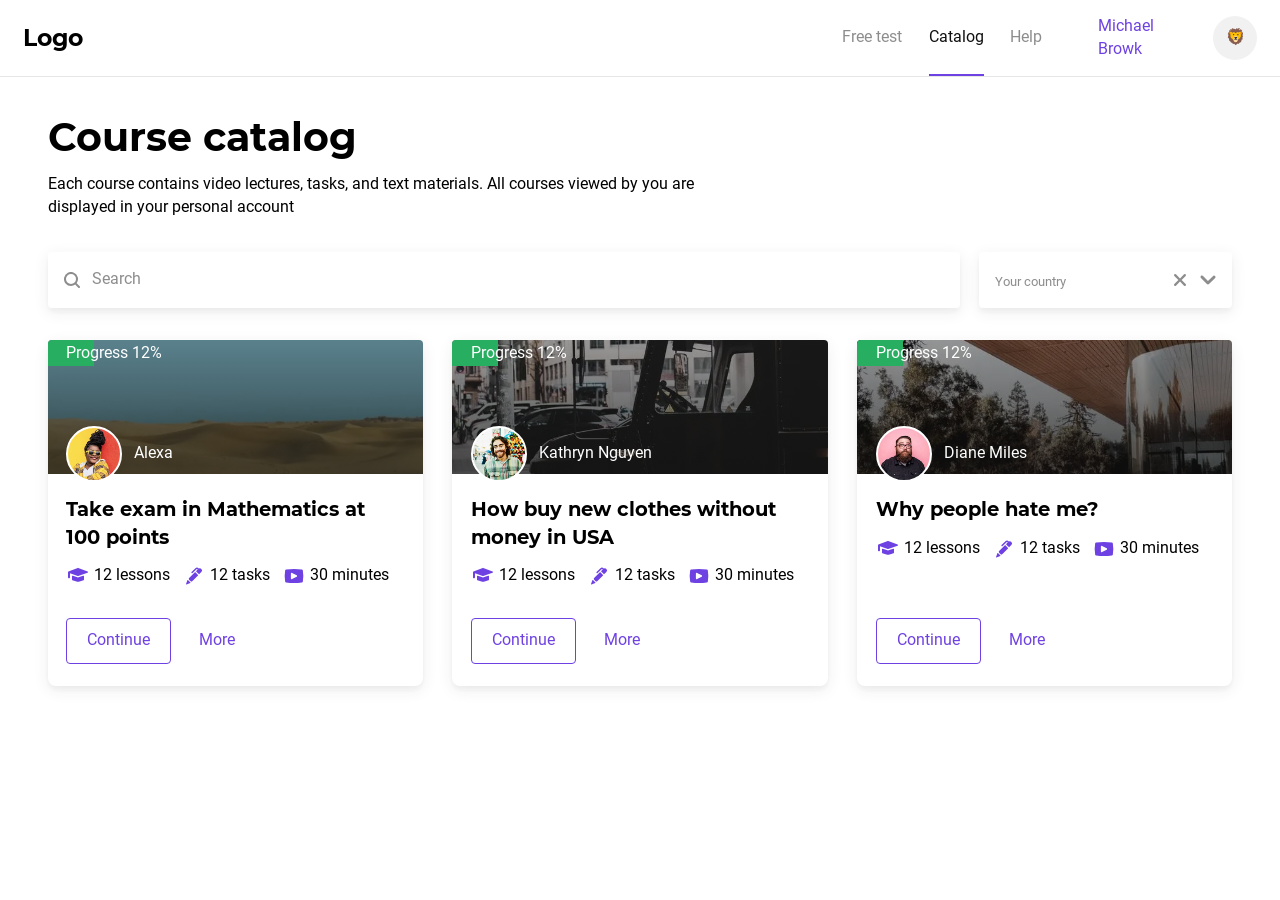
==== index.html @ ab85e3b8 "first commit" ====
<!DOCTYPE html><html lang="en"><head>    <meta charset="UTF-8">    <meta http-equiv="X-UA-Compatible" content="IE=edge">    <meta name="viewport" content="width=device-width, initial-scale=1.0">    <link rel="stylesheet" href="css/style.min.css">    <title>Document</title></head><body>    <header class="header">        <div class="container">            <div class="header__logo h5">                Logo            </div>            <div class="header__burger" onclick="OpenMenu(event)">                <span></span>            </div>            <div class="header__menu">                <nav class="header__navigation p2">                    <a href="#">Free test</a>                    <a href="#" class="active">Catalog</a>                    <a href="#">Help</a>                </nav>                <div class="header__profile p2">                    <a href="/profile">Michael Browk</a>                    <div class="header__avatar">                        🦁                    </div>                </div>            </div>        </div>    </header>    <main class="main">        <div class="container">            <div class="main__text">                <h3 class="h3">Course catalog</h3>                <p class="p2">                    Each course contains video lectures, tasks, and text materials. All courses viewed by you are displayed in your personal account                </p>            </div>            <div class="main__search p2">                <input type="text" placeholder="Search" />                <div class="select-box">    <div class="select-box__current" onclick="Current(event)">        <p class="p3">Your country</p>        <div class="select-box__value">            <input class="select-box__input" type="radio" id="0" value="1" name="country"/>            <p class="select-box__input-text">Ukraine</p>        </div>        <div class="select-box__value">            <input class="select-box__input" type="radio" id="1" value="2" name="country"/>            <p class="select-box__input-text">USA</p>        </div>        <div class="select-box__value">            <input class="select-box__input" type="radio" id="2" value="3" name="country"/>            <p class="select-box__input-text">Poland</p>        </div>        <div class="select-box__value">            <input class="select-box__input" type="radio" id="3" value="4" name="country"/>            <p class="select-box__input-text">United Kingdom</p>        </div>        <button onclick="Remove(event)">            <picture><source srcset="./img/icons/close.svg" type="image/webp"><img class="select-box__close-button" src="./img/icons/close.svg" alt="close"></picture>        </button>        <picture><source srcset="./img/icons/arrow-down.svg" type="image/webp"><img class="select-box__icon" src="./img/icons/arrow-down.svg" alt="arrow"></picture>    </div>    <ul class="select-box__list">        <li class="select-box__item" onclick="Select(event)">            <label class="select-box__option" for="0">Ukraine</label>        </li>        <li class="select-box__item" onclick="Select(event)">            <label class="select-box__option" for="1">USA</label>        </li>        <li class="select-box__item" onclick="Select(event)">            <label class="select-box__option" for="2">Poland</label>        </li>        <li class="select-box__item" onclick="Select(event)">            <label class="select-box__option" for="3">United Kingdom</label>        </li>    </ul></div>            </div>            <div class="main__items p2">                <div class="main__item col-1-3">                    <div class="main__item-body">                        <p>Progress 12%</p>                        <div class="main__item-user">                            <div class="first-avatar"></div>                            <span>Alexa</span>                        </div>                        <h6 class="h6">Take exam in Mathematics at 100 points</h6>                        <div class="main__item-description">                            <div>                                <picture><source srcset="./img/icons/student.svg" type="image/webp"><img src="./img/icons/student.svg" alt="student"></picture>                                <span>12 lessons</span>                            </div>                            <div>                                <picture><source srcset="./img/icons/pen.svg" type="image/webp"><img src="./img/icons/pen.svg" alt="pen"></picture>                                <span>12 tasks</span>                            </div>                            <div>                                <picture><source srcset="./img/icons/video.svg" type="image/webp"><img src="./img/icons/video.svg" alt="video"></picture>                                <span>30 minutes</span>                            </div>                        </div>                    </div>                    <div class="main__item-buttons">                        <a href="#">Continue</a>                        <a href="#">More</a>                    </div>                    <div class="first-background"></div>                </div>                <div class="main__item col-1-3">                    <div class="main__item-body">                        <p>Progress 12%</p>                        <div class="main__item-user">                            <div class="second-avatar"></div>                            <span>Kathryn Nguyen</span>                        </div>                        <h6 class="h6">How buy new clothes without money in USA</h6>                        <div class="main__item-description">                            <div>                                <picture><source srcset="./img/icons/student.svg" type="image/webp"><img src="./img/icons/student.svg" alt="student"></picture>                                <span>12 lessons</span>                            </div>                            <div>                                <picture><source srcset="./img/icons/pen.svg" type="image/webp"><img src="./img/icons/pen.svg" alt="pen"></picture>                                <span>12 tasks</span>                            </div>                            <div>                                <picture><source srcset="./img/icons/video.svg" type="image/webp"><img src="./img/icons/video.svg" alt="video"></picture>                                <span>30 minutes</span>                            </div>                        </div>                    </div>                    <div class="main__item-buttons">                        <a href="#">Continue</a>                        <a href="#">More</a>                    </div>                    <div class="second-background"></div>                </div>                <div class="main__item col-1-3">                    <div class="main__item-body">                        <p>Progress 12%</p>                        <div class="main__item-user">                            <div class="third-avatar"></div>                            <span>Diane Miles</span>                        </div>                        <h6 class="h6">Why people hate me?</h6>                        <div class="main__item-description">                            <div>                                <picture><source srcset="./img/icons/student.svg" type="image/webp"><img src="./img/icons/student.svg" alt="student"></picture>                                <span>12 lessons</span>                            </div>                            <div>                                <picture><source srcset="./img/icons/pen.svg" type="image/webp"><img src="./img/icons/pen.svg" alt="pen"></picture>                                <span>12 tasks</span>                            </div>                            <div>                                <picture><source srcset="./img/icons/video.svg" type="image/webp"><img src="./img/icons/video.svg" alt="video"></picture>                                <span>30 minutes</span>                            </div>                        </div>                    </div>                    <div class="main__item-buttons">                        <a href="#">Continue</a>                        <a href="#">More</a>                    </div>                    <div class="third-background"></div>                </div>            </div>        </div>    </main>    <script src="./js/script.min.js"></script></body></html>
---- css/style.min.css ----
@charset "UTF-8";@font-face{font-family:Montserrat;font-display:swap;src:url(../fonts/Montserrat-Bold.woff) format("woff"),url(../fonts/Montserrat-Bold.woff2) format("woff2");font-weight:700;font-style:normal}@font-face{font-family:Roboto;font-display:swap;src:url(../fonts/Roboto-Regular.woff) format("woff"),url(../fonts/Roboto-Regular.woff2) format("woff2");font-weight:400;font-style:normal}*{padding:0;margin:0;border:0}*,:after,:before{-webkit-box-sizing:border-box;box-sizing:border-box}:active,:focus{outline:0}a:active,a:focus{outline:0}aside,footer,header,nav{display:block}body,html{height:100%;width:100%;font-size:100%;line-height:1;font-size:14px;-ms-text-size-adjust:100%;-moz-text-size-adjust:100%;-webkit-text-size-adjust:100%}button,input,textarea{font-family:inherit}input::-ms-clear{display:none}button{cursor:pointer}button::-moz-focus-inner{padding:0;border:0}a,a:visited{text-decoration:none}a:hover{text-decoration:none}ul li{list-style:none}img{vertical-align:top}h1,h2,h3,h4,h5,h6{font-size:inherit;font-weight:inherit}img{max-width:100%;max-height:100%}.col-1-2{width:50%}.col-1-3{width:33.33%}.col-2-3{width:66.66%}.col-1-4{width:25%}.col-3-4{width:75%}.col-1-5{width:20%}.col-1-6{width:16.67%}.col-5-6{width:83.33%}.col-1-7{width:14.29%}.col-1-8{width:12.5%}.col-1-9{width:11.11%}.col-1-10{width:10%}.col-4-5{width:80%}.col-9-10{width:90%}.p2{font-family:Roboto;font-size:16px;line-height:24px}.p3{font-family:Roboto;font-size:13px;line-height:20px}.h3{font-family:Montserrat;font-size:40px;line-height:48px}.h4{font-family:Montserrat;font-size:32px;line-height:40px}.h5{font-family:Montserrat;font-size:24px;line-height:32px}.h6{font-family:Montserrat;font-size:20px;line-height:28px}::-webkit-input-placeholder{color:rgba(17,17,17,.48);font-family:Roboto;font-size:16px;line-height:24px}::-moz-placeholder{color:rgba(17,17,17,.48);font-family:Roboto;font-size:16px;line-height:24px}:-ms-input-placeholder{color:rgba(17,17,17,.48);font-family:Roboto;font-size:16px;line-height:24px}:-moz-placeholder{color:rgba(17,17,17,.48);font-family:Roboto;font-size:16px;line-height:24px}@-webkit-keyframes underline{from{width:0}to{width:100%}}@keyframes underline{from{width:0}to{width:100%}}body.lock{overflow:hidden}.container{max-width:1366px;height:100%;display:-webkit-box;display:-ms-flexbox;display:flex;-ms-flex-wrap:wrap;flex-wrap:wrap;margin:0 auto}.header{width:100%;height:76px;position:fixed;left:0;top:0;z-index:1000;display:-webkit-box;display:-ms-flexbox;display:flex;-webkit-box-pack:center;-ms-flex-pack:center;justify-content:center}.header:before{content:"";position:absolute;top:0;left:0;width:100%;height:100%;background-color:#fff;-webkit-box-shadow:0 1px 0 rgba(17,17,17,.1);box-shadow:0 1px 0 rgba(17,17,17,.1);z-index:10}.header .container{width:100%;padding:0 24px;-webkit-box-pack:justify;-ms-flex-pack:justify;justify-content:space-between;-webkit-box-align:center;-ms-flex-align:center;align-items:center;z-index:15}.header__burger{display:none}.header__menu{display:-webkit-box;display:-ms-flexbox;display:flex;width:-webkit-max-content;width:-moz-max-content;width:max-content;height:100%;-webkit-box-align:center;-ms-flex-align:center;align-items:center}.header__navigation{width:200px;height:100%;display:-webkit-box;display:-ms-flexbox;display:flex;-webkit-box-pack:justify;-ms-flex-pack:justify;justify-content:space-between;margin-right:56px}.header__navigation a{color:rgba(17,17,17,.48);width:-webkit-max-content;width:-moz-max-content;width:max-content;display:-webkit-box;display:-ms-flexbox;display:flex;-webkit-box-align:center;-ms-flex-align:center;align-items:center;height:100%}.header__navigation a:hover{color:#6b6b6b;position:relative}.header__navigation a:hover:after{content:"";position:absolute;width:100%;height:2px;bottom:0;left:0;background-color:#6b6b6b;-webkit-animation:underline .2s;animation:underline .2s}.header__navigation a.active{color:#111;position:relative}.header__navigation a.active:after{content:"";position:absolute;width:100%;height:2px;bottom:0;left:0;background-color:#6e41e2;-webkit-animation:none;animation:none}.header__profile{display:-webkit-box;display:-ms-flexbox;display:flex;width:162px;height:44px;position:relative;-webkit-box-align:center;-ms-flex-align:center;align-items:center;max-width:162px}.header__profile a{padding-right:56px;color:#6e41e2;display:-webkit-box;display:-ms-flexbox;display:flex;width:100%;height:100%;-webkit-box-align:center;-ms-flex-align:center;align-items:center;z-index:5}.header__avatar{width:44px;height:44px;background-color:#f1f1f1;border-radius:50%;position:absolute;right:0;display:-webkit-box;display:-ms-flexbox;display:flex;-webkit-box-pack:center;-ms-flex-pack:center;justify-content:center;-webkit-box-align:center;-ms-flex-align:center;align-items:center}.main{padding-top:76px}.main .container{padding:40px 51px}.main__text{margin-bottom:32px;width:100%}.main__text .h3{margin-bottom:12px}.main__text .p2{max-width:724px;max-width:724px}.main__search{width:100%;display:-webkit-box;display:-ms-flexbox;display:flex;-webkit-box-pack:justify;-ms-flex-pack:justify;justify-content:space-between}.main__search input{height:56px;-webkit-box-shadow:0 4px 4px rgba(51,51,51,.04),0 4px 16px rgba(51,51,51,.08);box-shadow:0 4px 4px rgba(51,51,51,.04),0 4px 16px rgba(51,51,51,.08);border-radius:4px;-webkit-transition:.2s;-o-transition:.2s;transition:.2s}.main__search input:hover{-webkit-box-shadow:0 4px 4px rgba(51,51,51,.04),0 4px 24px rgba(51,51,51,.24);box-shadow:0 4px 4px rgba(51,51,51,.04),0 4px 24px rgba(51,51,51,.24);-webkit-transition:.2s;-o-transition:.2s;transition:.2s}.main__search input:focus{-webkit-box-shadow:0 4px 4px rgba(51,51,51,.04),0 4px 24px rgba(51,51,51,.24);box-shadow:0 4px 4px rgba(51,51,51,.04),0 4px 24px rgba(51,51,51,.24);-webkit-transition:.2s;-o-transition:.2s;transition:.2s}.main__search input:first-child{width:985px;margin-right:20px;background:url(../img/icons/search.svg) no-repeat 16px 50%;padding:16px 44px;width:985px;margin-right:20px}.main__items{width:100%;margin-top:32px;display:-webkit-box;display:-ms-flexbox;display:flex;-webkit-box-pack:justify;-ms-flex-pack:justify;justify-content:space-between}.main__item{padding:2px 20px 30px 20px;-webkit-box-shadow:0 4px 4px rgba(51,51,51,.04),0 4px 16px rgba(51,51,51,.08);box-shadow:0 4px 4px rgba(51,51,51,.04),0 4px 16px rgba(51,51,51,.08);border-radius:8px;position:relative;max-width:400px;display:-webkit-box;display:-ms-flexbox;display:flex;-ms-flex-wrap:wrap;flex-wrap:wrap;-ms-flex-line-pack:justify;align-content:space-between}.main__item:first-child{margin-right:32px;margin-right:32px}.main__item:last-child{margin-left:32px;margin-left:32px}.main__item>div:last-child{position:absolute;width:100%;height:134px;top:0;left:0;z-index:-1;border-top-left-radius:4px;border-top-right-radius:4px}.main__item>div:last-child.first-background{background-image:-webkit-gradient(linear,left top,left bottom,from(rgba(17,17,17,.4)),color-stop(93.75%,rgba(17,17,17,.72))),url(../img/item-backgrounds/first-item.jpg);background-image:-o-linear-gradient(top,rgba(17,17,17,.4) 0,rgba(17,17,17,.72) 93.75%),url(../img/item-backgrounds/first-item.jpg);background-image:linear-gradient(180deg,rgba(17,17,17,.4) 0,rgba(17,17,17,.72) 93.75%),url(../img/item-backgrounds/first-item.jpg);background-repeat:no-repeat;background-size:cover;background-position:center}.main__item>div:last-child.second-background{background-image:-webkit-gradient(linear,left top,left bottom,from(rgba(17,17,17,.4)),color-stop(93.75%,rgba(17,17,17,.72))),url(../img/item-backgrounds/second-item.jpg);background-image:-o-linear-gradient(top,rgba(17,17,17,.4) 0,rgba(17,17,17,.72) 93.75%),url(../img/item-backgrounds/second-item.jpg);background-image:linear-gradient(180deg,rgba(17,17,17,.4) 0,rgba(17,17,17,.72) 93.75%),url(../img/item-backgrounds/second-item.jpg);background-repeat:no-repeat;background-size:cover;background-position:center}.main__item>div:last-child.third-background{background-image:-webkit-gradient(linear,left top,left bottom,from(rgba(17,17,17,.4)),color-stop(93.75%,rgba(17,17,17,.72))),url(../img/item-backgrounds/third-item.jpg);background-image:-o-linear-gradient(top,rgba(17,17,17,.4) 0,rgba(17,17,17,.72) 93.75%),url(../img/item-backgrounds/third-item.jpg);background-image:linear-gradient(180deg,rgba(17,17,17,.4) 0,rgba(17,17,17,.72) 93.75%),url(../img/item-backgrounds/third-item.jpg);background-repeat:no-repeat;background-size:cover;background-position:center}.main__item-body>p{color:#fff;position:relative;z-index:5}.main__item-body>p:before{content:"";width:46px;height:26px;background-color:#27ae60;position:absolute;top:-2px;left:-20px;border-top-left-radius:4px;z-index:-1;left:-20px}.main__item-user{width:100%;display:-webkit-box;display:-ms-flexbox;display:flex;-webkit-box-align:center;-ms-flex-align:center;align-items:center;margin-top:60px;margin-bottom:16px;color:#fff;margin-top:60px;margin-bottom:16px}.main__item-user div{background-size:contain;width:56px;height:56px;margin-right:12px;border:2px solid #fff;border-radius:50%}.main__item-user div.first-avatar{background-image:url(../img/users/first-user.png);background-repeat:no-repeat;background-size:contain;background-position:center}.main__item-user div.second-avatar{background-image:url(../img/users/second-user.png);background-repeat:no-repeat;background-size:contain;background-position:center}.main__item-user div.third-avatar{background-image:url(../img/users/third-user.png);background-repeat:no-repeat;background-size:contain;background-position:center}.main__item-description{display:-webkit-box;display:-ms-flexbox;display:flex;-ms-flex-wrap:wrap;flex-wrap:wrap;margin-top:13px}.main__item-description div{display:-webkit-box;display:-ms-flexbox;display:flex;-webkit-box-align:center;-ms-flex-align:center;align-items:center;margin-right:12px}.main__item-description div span{margin-left:4px}.main__item-buttons{margin-top:32px;display:-webkit-box;display:-ms-flexbox;display:flex;-ms-flex-wrap:wrap;flex-wrap:wrap;-webkit-box-align:center;-ms-flex-align:center;align-items:center;margin-top:32px}.main__item-buttons a{padding:10px 20px;border-radius:4px;color:#6e41e2}.main__item-buttons a:first-child{border:1px solid #6e41e2;margin-right:8px}.main__item-buttons a:hover{background:rgba(110,65,226,.04);-webkit-transition:.2s;-o-transition:.2s;transition:.2s}.main__item-buttons a:active{background:rgba(110,65,226,.08)}.select-box{position:relative;width:259px;height:56px;color:#111;background-color:#fff;border-radius:4px;-webkit-box-shadow:0 4px 4px rgba(51,51,51,.04),0 4px 16px rgba(51,51,51,.08);box-shadow:0 4px 4px rgba(51,51,51,.04),0 4px 16px rgba(51,51,51,.08);-webkit-transition:.2s;-o-transition:.2s;transition:.2s}.select-box:hover{-webkit-box-shadow:0 4px 4px rgba(51,51,51,.04),0 4px 24px rgba(51,51,51,.24);box-shadow:0 4px 4px rgba(51,51,51,.04),0 4px 24px rgba(51,51,51,.24);-webkit-transition:.2s;-o-transition:.2s;transition:.2s}.select-box:focus{-webkit-box-shadow:0 4px 4px rgba(51,51,51,.04),0 4px 24px rgba(51,51,51,.24);box-shadow:0 4px 4px rgba(51,51,51,.04),0 4px 24px rgba(51,51,51,.24);-webkit-transition:.2s;-o-transition:.2s;transition:.2s}.select-box__current{width:100%;height:100%;position:relative;padding:6px 10px 6px 16px;cursor:pointer}.select-box__current .p3{position:absolute;color:rgba(17,17,17,.48);left:16px;top:20px;-webkit-transition:.1s;-o-transition:.1s;transition:.1s}.select-box__current_active+.select-box__list{opacity:1;z-index:10;-webkit-box-shadow:0 4px 4px rgba(51,51,51,.04),0 14px 24px rgba(51,51,51,.12);box-shadow:0 4px 4px rgba(51,51,51,.04),0 14px 24px rgba(51,51,51,.12);-webkit-transition:.3s;-o-transition:.3s;transition:.3s}.select-box__current_active .select-box__icon{-webkit-transform:translateY(-50%) rotate(180deg);-ms-transform:translateY(-50%) rotate(180deg);transform:translateY(-50%) rotate(180deg)}.select-box__current button{background-color:transparent;width:24px;height:24px;position:absolute;right:40px;top:50%;-webkit-transform:translateY(-50%);-ms-transform:translateY(-50%);transform:translateY(-50%);z-index:15;-webkit-transition:.3s;-o-transition:.3s;transition:.3s}.select-box__current button:hover{-webkit-transform:translateY(-50%) rotate(90deg);-ms-transform:translateY(-50%) rotate(90deg);transform:translateY(-50%) rotate(90deg);-webkit-transition:.3s;-o-transition:.3s;transition:.3s}.select-box__icon{width:24px;height:24px;position:absolute;top:50%;right:12px;-webkit-transform:translateY(-50%);-ms-transform:translateY(-50%);transform:translateY(-50%);-webkit-transition:.2s ease;-o-transition:.2s ease;transition:.2s ease}.select-box__value{width:100%;position:relative;bottom:-20px}.select-box__input{display:none}.select-box__input:checked+.select-box__input-text{display:block}.select-box__input-text{display:none;width:100%;margin:0}.select-box__list{position:absolute;width:100%;left:0;opacity:0;z-index:-5;top:60px;border-radius:4px;-webkit-transition:.3s;-o-transition:.3s;transition:.3s}.select-box__option{display:block;padding:8px 16px;cursor:pointer;width:100%;background-color:#fdfdfd}.select-box__option:focus,.select-box__option:hover{background:#f1f1f1}.webp .main__item>div:last-child.first-background{background-image:-webkit-gradient(linear,left top,left bottom,from(rgba(17,17,17,.4)),color-stop(93.75%,rgba(17,17,17,.72))),url(../img/item-backgrounds/first-item.webp);background-image:-o-linear-gradient(top,rgba(17,17,17,.4) 0,rgba(17,17,17,.72) 93.75%),url(../img/item-backgrounds/first-item.webp);background-image:linear-gradient(180deg,rgba(17,17,17,.4) 0,rgba(17,17,17,.72) 93.75%),url(../img/item-backgrounds/first-item.webp)}.webp .main__item>div:last-child.second-background{background-image:-webkit-gradient(linear,left top,left bottom,from(rgba(17,17,17,.4)),color-stop(93.75%,rgba(17,17,17,.72))),url(../img/item-backgrounds/second-item.webp);background-image:-o-linear-gradient(top,rgba(17,17,17,.4) 0,rgba(17,17,17,.72) 93.75%),url(../img/item-backgrounds/second-item.webp);background-image:linear-gradient(180deg,rgba(17,17,17,.4) 0,rgba(17,17,17,.72) 93.75%),url(../img/item-backgrounds/second-item.webp)}.webp .main__item>div:last-child.third-background{background-image:-webkit-gradient(linear,left top,left bottom,from(rgba(17,17,17,.4)),color-stop(93.75%,rgba(17,17,17,.72))),url(../img/item-backgrounds/third-item.webp);background-image:-o-linear-gradient(top,rgba(17,17,17,.4) 0,rgba(17,17,17,.72) 93.75%),url(../img/item-backgrounds/third-item.webp);background-image:linear-gradient(180deg,rgba(17,17,17,.4) 0,rgba(17,17,17,.72) 93.75%),url(../img/item-backgrounds/third-item.webp)}.webp .main__item-user div.first-avatar{background-image:url(../img/users/first-user.webp)}.webp .main__item-user div.second-avatar{background-image:url(../img/users/second-user.webp)}.webp .main__item-user div.third-avatar{background-image:url(../img/users/third-user.webp)}@media (max-width:1366px){.p2{font-size:calc(10px + (16 - 10) * ((100vw - 320px)/ (1366 - 320)));line-height:calc(16px + (24 - 16) * ((100vw - 320px)/ (1366 - 320)))}.p3{font-size:calc(7px + (13 - 7) * ((100vw - 320px)/ (1366 - 320)));line-height:calc(12px + (20 - 12) * ((100vw - 320px)/ (1366 - 320)))}.h3{font-size:calc(34px + (40 - 34) * ((100vw - 320px)/ (1366 - 320)));line-height:calc(40px + (48 - 40) * ((100vw - 320px)/ (1366 - 320)))}.h4{font-size:calc(26px + (32 - 26) * ((100vw - 320px)/ (1366 - 320)));line-height:calc(32px + (40 - 32) * ((100vw - 320px)/ (1366 - 320)))}.h5{font-size:calc(18px + (24 - 18) * ((100vw - 320px)/ (1366 - 320)));line-height:calc(24px + (32 - 24) * ((100vw - 320px)/ (1366 - 320)))}.h6{font-size:calc(14px + (20 - 14) * ((100vw - 320px)/ (1366 - 320)));line-height:calc(20px + (28 - 20) * ((100vw - 320px)/ (1366 - 320)))}.header .container{padding:0 calc(10px + (24 - 10) * ((100vw - 320px)/ (1366 - 320)))}.main .container{padding:calc(10px + (40 - 10) * ((100vw - 320px)/ (1366 - 320))) calc(10px + (51 - 10) * ((100vw - 320px)/ (1366 - 320)))}}@media (max-width:767px){.p2{font-size:14px;line-height:20px}.p3{font-size:11px;line-height:17px}.h3{font-size:28px;line-height:34px}.h4{font-size:28px;line-height:34px}.h5{font-size:22px;line-height:26px}.h6{font-size:16px;line-height:22px}.header{height:55px}.header__logo{z-index:15}.header .container{z-index:unset}.header__burger{display:block;position:relative;width:30px;height:18px;z-index:15}.header__burger:after,.header__burger:before{content:"";background-color:#111;position:absolute;width:100%;height:2px;left:0;-webkit-transition:.3s;-o-transition:.3s;transition:.3s}.header__burger-active:before{-webkit-transform:translateY(-8px) rotate(45deg);-ms-transform:translateY(-8px) rotate(45deg);transform:translateY(-8px) rotate(45deg);-webkit-transition:.3s;-o-transition:.3s;transition:.3s}.header__burger-active:after{-webkit-transform:translateY(8px) rotate(-45deg);-ms-transform:translateY(8px) rotate(-45deg);transform:translateY(8px) rotate(-45deg);-webkit-transition:.3s;-o-transition:.3s;transition:.3s}.header__burger-active span{opacity:0;-webkit-transition:.3s;-o-transition:.3s;transition:.3s}.header__burger:after{top:0}.header__burger:before{bottom:0}.header__burger span{position:absolute;background-color:#111;left:0;top:8px;width:100%;height:2px;-webkit-transition:.3s;-o-transition:.3s;transition:.3s}.header__menu{position:fixed;width:100%;height:100%;left:0;background-color:#fff;-ms-flex-wrap:wrap;flex-wrap:wrap;-ms-flex-line-pack:justify;align-content:space-between;-webkit-box-pack:center;-ms-flex-pack:center;justify-content:center;padding-top:100px;top:-100%;-webkit-transition:.3s;-o-transition:.3s;transition:.3s}.header__menu-active{top:0;-webkit-transition:.3s;-o-transition:.3s;transition:.3s}.header__navigation{font-size:28px;line-height:36px;width:100%;-ms-flex-wrap:wrap;flex-wrap:wrap;height:-webkit-max-content;height:-moz-max-content;height:max-content;margin-left:40px}.header__navigation a{width:100%;height:-webkit-max-content;height:-moz-max-content;height:max-content;margin-bottom:30px}.header__navigation a:hover:after{left:-40px;width:2px;height:100%}.header__navigation a.active:after{left:-40px;width:2px;height:100%}.header__profile{width:200px;max-width:200px;display:-webkit-box;display:-ms-flexbox;display:flex;-webkit-box-orient:horizontal;-webkit-box-direction:reverse;-ms-flex-direction:row-reverse;flex-direction:row-reverse;margin-bottom:60px}.header__profile a{margin-left:15px;font-size:18px;line-height:22px;padding-right:unset;padding-left:66px;margin-left:unset}.header__avatar{width:54px;height:54px;right:unset;left:0}.main{padding-top:60px}.main__items{-ms-flex-wrap:wrap;flex-wrap:wrap;-webkit-box-pack:center;-ms-flex-pack:center;justify-content:center}.main__item{width:100%;margin-bottom:20px;padding:2px 10px 15px 10px}.main__item:first-child{margin-right:0}.main__item:last-child{margin-left:0}.main__item-body>p:before{left:-10px}.main__item-user{font-size:16px;line-height:22px;margin-top:65px}}@media (max-width:470px){.main__text{margin-bottom:20px}.main__search{-ms-flex-wrap:wrap;flex-wrap:wrap;-webkit-box-pack:center;-ms-flex-pack:center;justify-content:center}.main__search input:first-child{margin-right:0;margin-bottom:10px;-ms-flex-wrap:wrap;flex-wrap:wrap}.select-box{width:100%}}@media (min-width:767px) and (max-width:1366px){.header__profile{max-width:calc(140px + 22 * ((100vw - 767px)/ 599))}.main__text .p2{max-width:calc(515px + 209 * ((100vw - 767px)/ 599))}.main__search input:first-child{width:calc(500px + 485 * ((100vw - 767px)/ 599))}.main__search input:first-child{margin-right:calc(10px + 10 * ((100vw - 767px)/ 599))}.main__item{padding:2px calc(10px + (20 - 10) * ((100vw - 767px)/ (1366 - 767))) calc(10px + (30 - 15) * ((100vw - 767px)/ (1366 - 767))) calc(10px + (20 - 10) * ((100vw - 767px)/ (1366 - 767)))}.main__item:first-child{margin-right:calc(15px + 17 * ((100vw - 767px)/ 599))}.main__item:last-child{margin-left:calc(15px + 17 * ((100vw - 767px)/ 599))}.main__item-body>p:before{left:calc(-10px + -10 * ((100vw - 767px)/ 599))}.main__item-user{margin-top:calc(65px + -5 * ((100vw - 767px)/ 599))}.main__item-user{margin-bottom:calc(8px + 8 * ((100vw - 767px)/ 599))}.main__item-buttons{margin-top:calc(20px + 12 * ((100vw - 767px)/ 599))}.select-box{width:calc(225px + (259 - 225) * ((100vw - 767px)/ (1366 - 767)))}}@media (min-width:470px) and (max-width:767px){.main__search input:first-child{margin-right:4px;width:calc(225px + (470 - 225) * ((100vw - 470px)/ (767 - 470)))}.select-box{width:calc(200px + (225 - 200) * ((100vw - 470px)/ (767 - 470)))}}
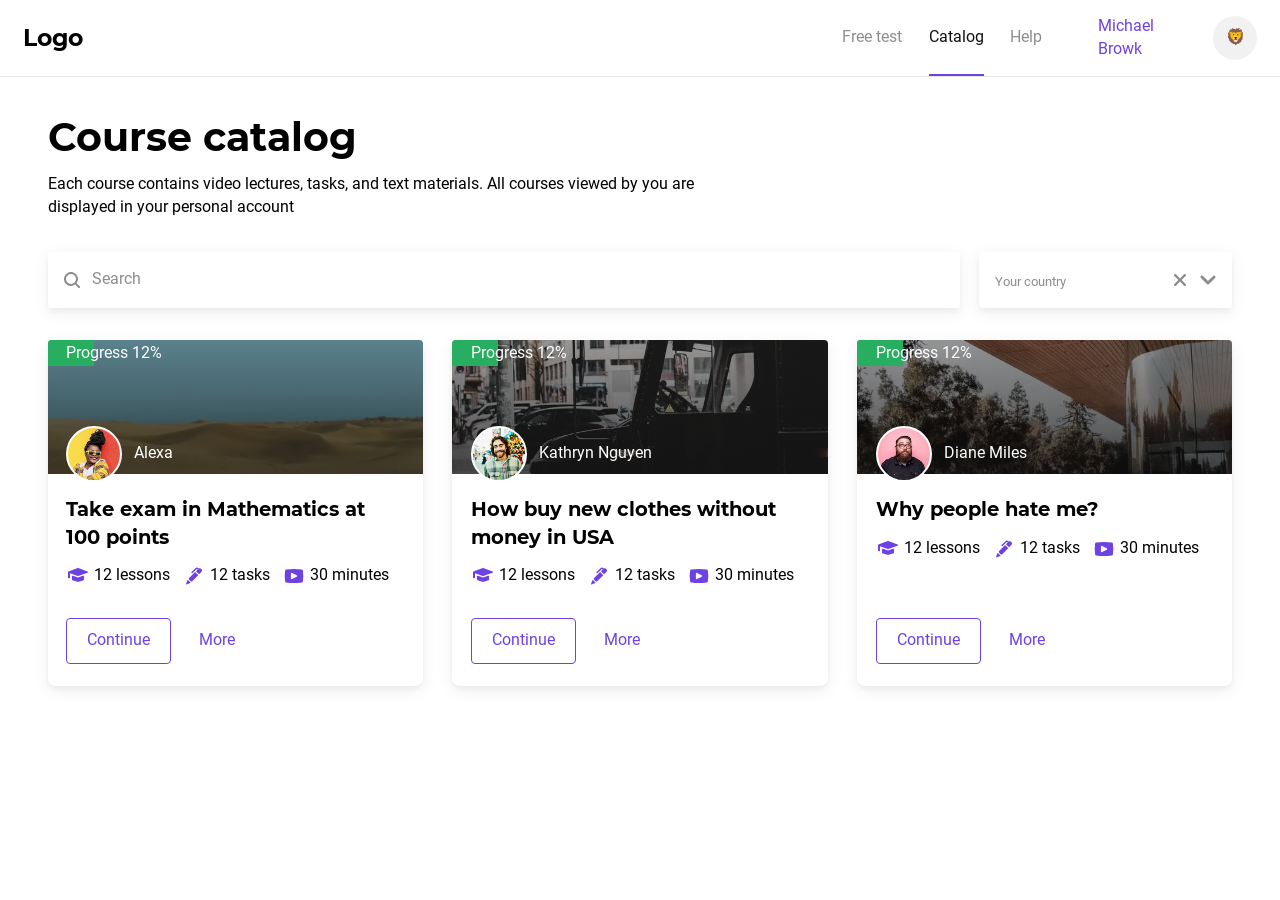
==== commit 7a5eda25: "Update index.html" ====
--- a/index.html
+++ b/index.html
@@ -1,177 +1,177 @@
-<!DOCTYPE html>-<html lang="en">-<head>-    <meta charset="UTF-8">-    <meta http-equiv="X-UA-Compatible" content="IE=edge">-    <meta name="viewport" content="width=device-width, initial-scale=1.0">-    <link rel="stylesheet" href="css/style.min.css">-    <title>Document</title>-</head>-<body>-    <header class="header">-        <div class="container">-            <div class="header__logo h5">-                Logo-            </div>-            <div class="header__burger" onclick="OpenMenu(event)">-                <span></span>-            </div>-            <div class="header__menu">-                <nav class="header__navigation p2">-                    <a href="#">Free test</a>-                    <a href="#" class="active">Catalog</a>-                    <a href="#">Help</a>-                </nav>-                <div class="header__profile p2">-                    <a href="/profile">Michael Browk</a>-                    <div class="header__avatar">-                        🦁-                    </div>-                </div>-            </div>-        </div>-    </header>-    <main class="main">-        <div class="container">-            <div class="main__text">-                <h3 class="h3">Course catalog</h3>-                <p class="p2">-                    Each course contains video lectures, tasks, and text materials. All courses viewed by you are displayed in your personal account-                </p>-            </div>-            <div class="main__search p2">-                <input type="text" placeholder="Search" />-                <div class="select-box">-    <div class="select-box__current" onclick="Current(event)">-        <p class="p3">Your country</p>-        <div class="select-box__value">-            <input class="select-box__input" type="radio" id="0" value="1" name="country"/>-            <p class="select-box__input-text">Ukraine</p>-        </div>-        <div class="select-box__value">-            <input class="select-box__input" type="radio" id="1" value="2" name="country"/>-            <p class="select-box__input-text">USA</p>-        </div>-        <div class="select-box__value">-            <input class="select-box__input" type="radio" id="2" value="3" name="country"/>-            <p class="select-box__input-text">Poland</p>-        </div>-        <div class="select-box__value">-            <input class="select-box__input" type="radio" id="3" value="4" name="country"/>-            <p class="select-box__input-text">United Kingdom</p>-        </div>-        <button onclick="Remove(event)">-            <picture><source srcset="./img/icons/close.svg" type="image/webp"><img class="select-box__close-button" src="./img/icons/close.svg" alt="close"></picture>-        </button>-        <picture><source srcset="./img/icons/arrow-down.svg" type="image/webp"><img class="select-box__icon" src="./img/icons/arrow-down.svg" alt="arrow"></picture>-    </div>-    <ul class="select-box__list">-        <li class="select-box__item" onclick="Select(event)">-            <label class="select-box__option" for="0">Ukraine</label>-        </li>-        <li class="select-box__item" onclick="Select(event)">-            <label class="select-box__option" for="1">USA</label>-        </li>-        <li class="select-box__item" onclick="Select(event)">-            <label class="select-box__option" for="2">Poland</label>-        </li>-        <li class="select-box__item" onclick="Select(event)">-            <label class="select-box__option" for="3">United Kingdom</label>-        </li>-    </ul>-</div>-            </div>-            <div class="main__items p2">-                <div class="main__item col-1-3">-                    <div class="main__item-body">-                        <p>Progress 12%</p>-                        <div class="main__item-user">-                            <div class="first-avatar"></div>-                            <span>Alexa</span>-                        </div>-                        <h6 class="h6">Take exam in Mathematics at 100 points</h6>-                        <div class="main__item-description">-                            <div>-                                <picture><source srcset="./img/icons/student.svg" type="image/webp"><img src="./img/icons/student.svg" alt="student"></picture>-                                <span>12 lessons</span>-                            </div>-                            <div>-                                <picture><source srcset="./img/icons/pen.svg" type="image/webp"><img src="./img/icons/pen.svg" alt="pen"></picture>-                                <span>12 tasks</span>-                            </div>-                            <div>-                                <picture><source srcset="./img/icons/video.svg" type="image/webp"><img src="./img/icons/video.svg" alt="video"></picture>-                                <span>30 minutes</span>-                            </div>-                        </div>-                    </div>-                    <div class="main__item-buttons">-                        <a href="#">Continue</a>-                        <a href="#">More</a>-                    </div>-                    <div class="first-background"></div>-                </div>-                <div class="main__item col-1-3">-                    <div class="main__item-body">-                        <p>Progress 12%</p>-                        <div class="main__item-user">-                            <div class="second-avatar"></div>-                            <span>Kathryn Nguyen</span>-                        </div>-                        <h6 class="h6">How buy new clothes without money in USA</h6>-                        <div class="main__item-description">-                            <div>-                                <picture><source srcset="./img/icons/student.svg" type="image/webp"><img src="./img/icons/student.svg" alt="student"></picture>-                                <span>12 lessons</span>-                            </div>-                            <div>-                                <picture><source srcset="./img/icons/pen.svg" type="image/webp"><img src="./img/icons/pen.svg" alt="pen"></picture>-                                <span>12 tasks</span>-                            </div>-                            <div>-                                <picture><source srcset="./img/icons/video.svg" type="image/webp"><img src="./img/icons/video.svg" alt="video"></picture>-                                <span>30 minutes</span>-                            </div>-                        </div>-                    </div>-                    <div class="main__item-buttons">-                        <a href="#">Continue</a>-                        <a href="#">More</a>-                    </div>-                    <div class="second-background"></div>-                </div>-                <div class="main__item col-1-3">-                    <div class="main__item-body">-                        <p>Progress 12%</p>-                        <div class="main__item-user">-                            <div class="third-avatar"></div>-                            <span>Diane Miles</span>-                        </div>-                        <h6 class="h6">Why people hate me?</h6>-                        <div class="main__item-description">-                            <div>-                                <picture><source srcset="./img/icons/student.svg" type="image/webp"><img src="./img/icons/student.svg" alt="student"></picture>-                                <span>12 lessons</span>-                            </div>-                            <div>-                                <picture><source srcset="./img/icons/pen.svg" type="image/webp"><img src="./img/icons/pen.svg" alt="pen"></picture>-                                <span>12 tasks</span>-                            </div>-                            <div>-                                <picture><source srcset="./img/icons/video.svg" type="image/webp"><img src="./img/icons/video.svg" alt="video"></picture>-                                <span>30 minutes</span>-                            </div>-                        </div>-                    </div>-                    <div class="main__item-buttons">-                        <a href="#">Continue</a>-                        <a href="#">More</a>-                    </div>-                    <div class="third-background"></div>-                </div>-            </div>-        </div>-    </main>-    <script src="./js/script.min.js"></script>-</body>-</html>+<!DOCTYPE html>
+<html lang="en">
+<head>
+    <meta charset="UTF-8">
+    <meta http-equiv="X-UA-Compatible" content="IE=edge">
+    <meta name="viewport" content="width=device-width, initial-scale=1.0">
+    <link rel="stylesheet" href="css/style.min.css">
+    <title>Document</title>
+</head>
+<body>
+    <header class="header">
+        <div class="container">
+            <div class="header__logo h5">
+                Logo
+            </div>
+            <div class="header__burger" onclick="OpenMenu(event)">
+                <span></span>
+            </div>
+            <div class="header__menu">
+                <nav class="header__navigation p2">
+                    <a href="#">Free test</a>
+                    <a href="#" class="active">Catalog</a>
+                    <a href="#">Help</a>
+                </nav>
+                <div class="header__profile p2">
+                    <a href="./profile">Michael Browk</a>
+                    <div class="header__avatar">
+                        🦁
+                    </div>
+                </div>
+            </div>
+        </div>
+    </header>
+    <main class="main">
+        <div class="container">
+            <div class="main__text">
+                <h3 class="h3">Course catalog</h3>
+                <p class="p2">
+                    Each course contains video lectures, tasks, and text materials. All courses viewed by you are displayed in your personal account
+                </p>
+            </div>
+            <div class="main__search p2">
+                <input type="text" placeholder="Search" />
+                <div class="select-box">
+    <div class="select-box__current" onclick="Current(event)">
+        <p class="p3">Your country</p>
+        <div class="select-box__value">
+            <input class="select-box__input" type="radio" id="0" value="1" name="country"/>
+            <p class="select-box__input-text">Ukraine</p>
+        </div>
+        <div class="select-box__value">
+            <input class="select-box__input" type="radio" id="1" value="2" name="country"/>
+            <p class="select-box__input-text">USA</p>
+        </div>
+        <div class="select-box__value">
+            <input class="select-box__input" type="radio" id="2" value="3" name="country"/>
+            <p class="select-box__input-text">Poland</p>
+        </div>
+        <div class="select-box__value">
+            <input class="select-box__input" type="radio" id="3" value="4" name="country"/>
+            <p class="select-box__input-text">United Kingdom</p>
+        </div>
+        <button onclick="Remove(event)">
+            <picture><source srcset="./img/icons/close.svg" type="image/webp"><img class="select-box__close-button" src="./img/icons/close.svg" alt="close"></picture>
+        </button>
+        <picture><source srcset="./img/icons/arrow-down.svg" type="image/webp"><img class="select-box__icon" src="./img/icons/arrow-down.svg" alt="arrow"></picture>
+    </div>
+    <ul class="select-box__list">
+        <li class="select-box__item" onclick="Select(event)">
+            <label class="select-box__option" for="0">Ukraine</label>
+        </li>
+        <li class="select-box__item" onclick="Select(event)">
+            <label class="select-box__option" for="1">USA</label>
+        </li>
+        <li class="select-box__item" onclick="Select(event)">
+            <label class="select-box__option" for="2">Poland</label>
+        </li>
+        <li class="select-box__item" onclick="Select(event)">
+            <label class="select-box__option" for="3">United Kingdom</label>
+        </li>
+    </ul>
+</div>
+            </div>
+            <div class="main__items p2">
+                <div class="main__item col-1-3">
+                    <div class="main__item-body">
+                        <p>Progress 12%</p>
+                        <div class="main__item-user">
+                            <div class="first-avatar"></div>
+                            <span>Alexa</span>
+                        </div>
+                        <h6 class="h6">Take exam in Mathematics at 100 points</h6>
+                        <div class="main__item-description">
+                            <div>
+                                <picture><source srcset="./img/icons/student.svg" type="image/webp"><img src="./img/icons/student.svg" alt="student"></picture>
+                                <span>12 lessons</span>
+                            </div>
+                            <div>
+                                <picture><source srcset="./img/icons/pen.svg" type="image/webp"><img src="./img/icons/pen.svg" alt="pen"></picture>
+                                <span>12 tasks</span>
+                            </div>
+                            <div>
+                                <picture><source srcset="./img/icons/video.svg" type="image/webp"><img src="./img/icons/video.svg" alt="video"></picture>
+                                <span>30 minutes</span>
+                            </div>
+                        </div>
+                    </div>
+                    <div class="main__item-buttons">
+                        <a href="#">Continue</a>
+                        <a href="#">More</a>
+                    </div>
+                    <div class="first-background"></div>
+                </div>
+                <div class="main__item col-1-3">
+                    <div class="main__item-body">
+                        <p>Progress 12%</p>
+                        <div class="main__item-user">
+                            <div class="second-avatar"></div>
+                            <span>Kathryn Nguyen</span>
+                        </div>
+                        <h6 class="h6">How buy new clothes without money in USA</h6>
+                        <div class="main__item-description">
+                            <div>
+                                <picture><source srcset="./img/icons/student.svg" type="image/webp"><img src="./img/icons/student.svg" alt="student"></picture>
+                                <span>12 lessons</span>
+                            </div>
+                            <div>
+                                <picture><source srcset="./img/icons/pen.svg" type="image/webp"><img src="./img/icons/pen.svg" alt="pen"></picture>
+                                <span>12 tasks</span>
+                            </div>
+                            <div>
+                                <picture><source srcset="./img/icons/video.svg" type="image/webp"><img src="./img/icons/video.svg" alt="video"></picture>
+                                <span>30 minutes</span>
+                            </div>
+                        </div>
+                    </div>
+                    <div class="main__item-buttons">
+                        <a href="#">Continue</a>
+                        <a href="#">More</a>
+                    </div>
+                    <div class="second-background"></div>
+                </div>
+                <div class="main__item col-1-3">
+                    <div class="main__item-body">
+                        <p>Progress 12%</p>
+                        <div class="main__item-user">
+                            <div class="third-avatar"></div>
+                            <span>Diane Miles</span>
+                        </div>
+                        <h6 class="h6">Why people hate me?</h6>
+                        <div class="main__item-description">
+                            <div>
+                                <picture><source srcset="./img/icons/student.svg" type="image/webp"><img src="./img/icons/student.svg" alt="student"></picture>
+                                <span>12 lessons</span>
+                            </div>
+                            <div>
+                                <picture><source srcset="./img/icons/pen.svg" type="image/webp"><img src="./img/icons/pen.svg" alt="pen"></picture>
+                                <span>12 tasks</span>
+                            </div>
+                            <div>
+                                <picture><source srcset="./img/icons/video.svg" type="image/webp"><img src="./img/icons/video.svg" alt="video"></picture>
+                                <span>30 minutes</span>
+                            </div>
+                        </div>
+                    </div>
+                    <div class="main__item-buttons">
+                        <a href="#">Continue</a>
+                        <a href="#">More</a>
+                    </div>
+                    <div class="third-background"></div>
+                </div>
+            </div>
+        </div>
+    </main>
+    <script src="./js/script.min.js"></script>
+</body>
+</html>
